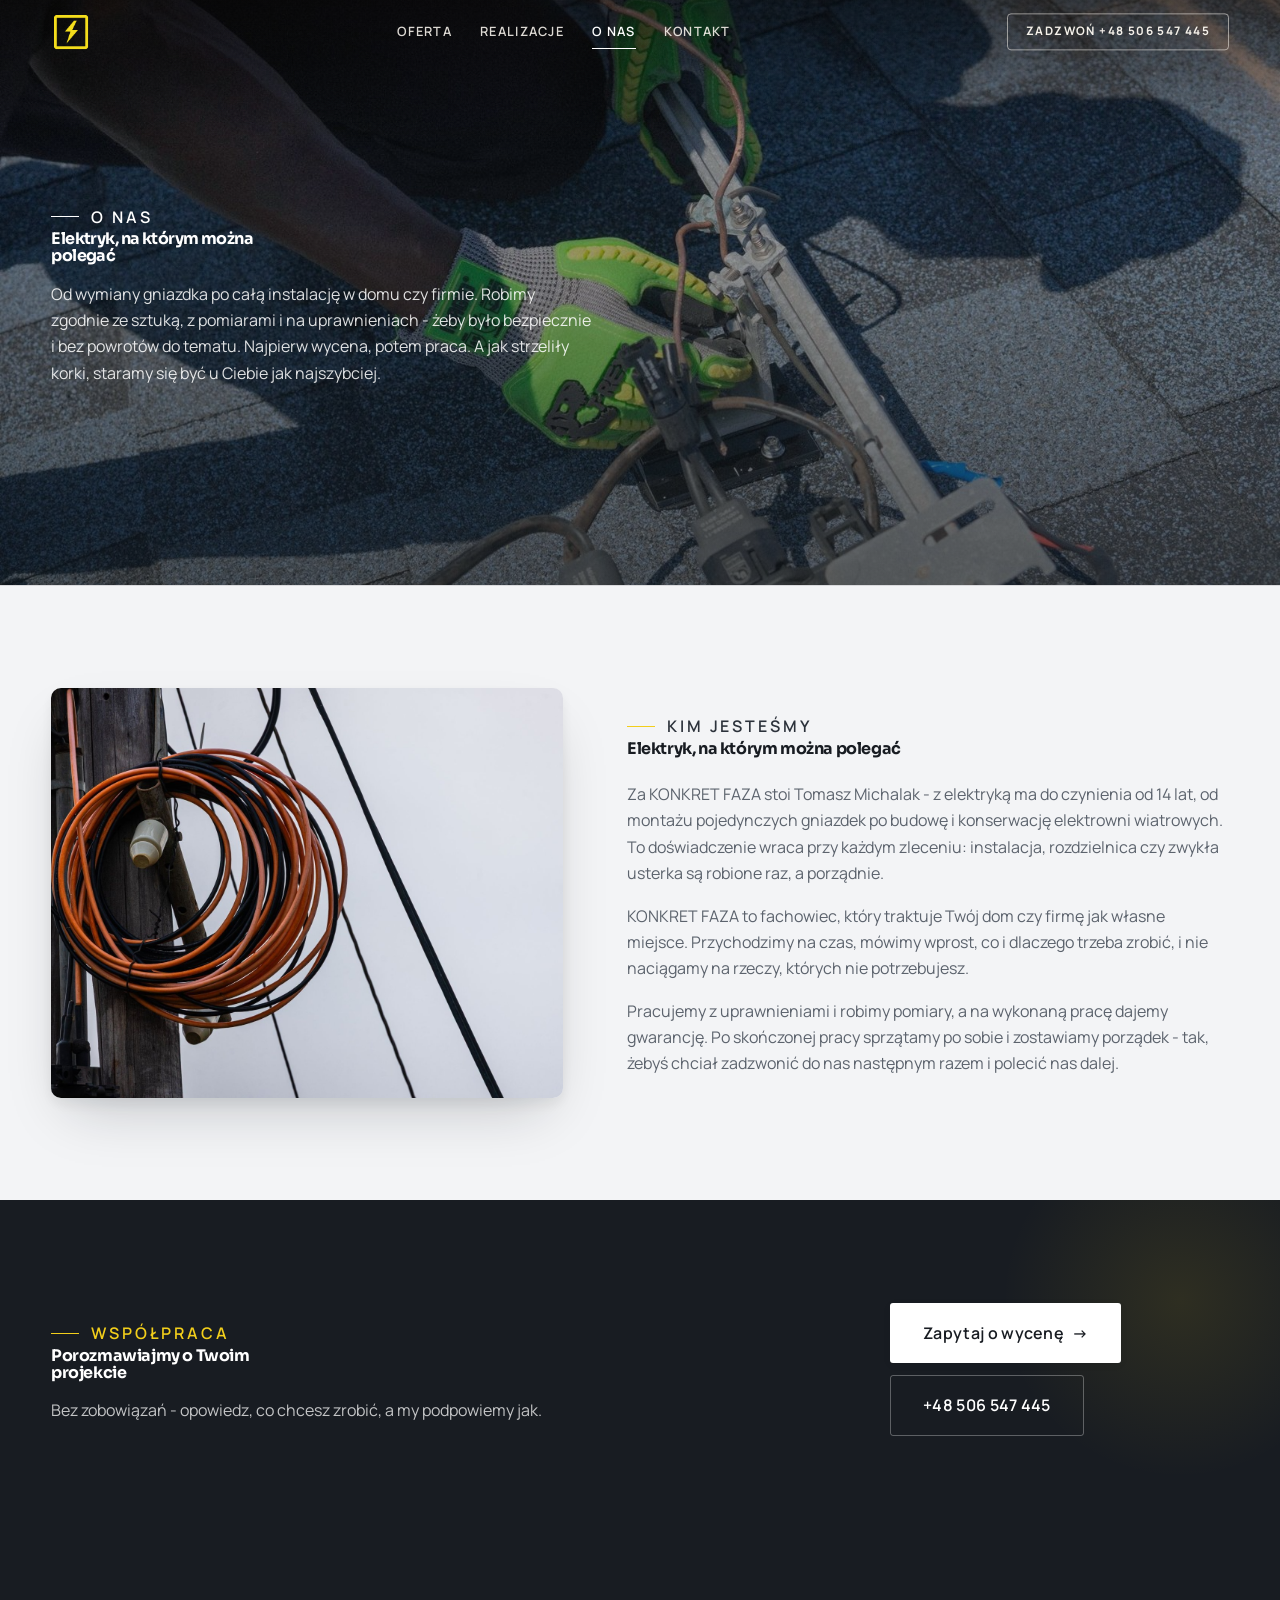
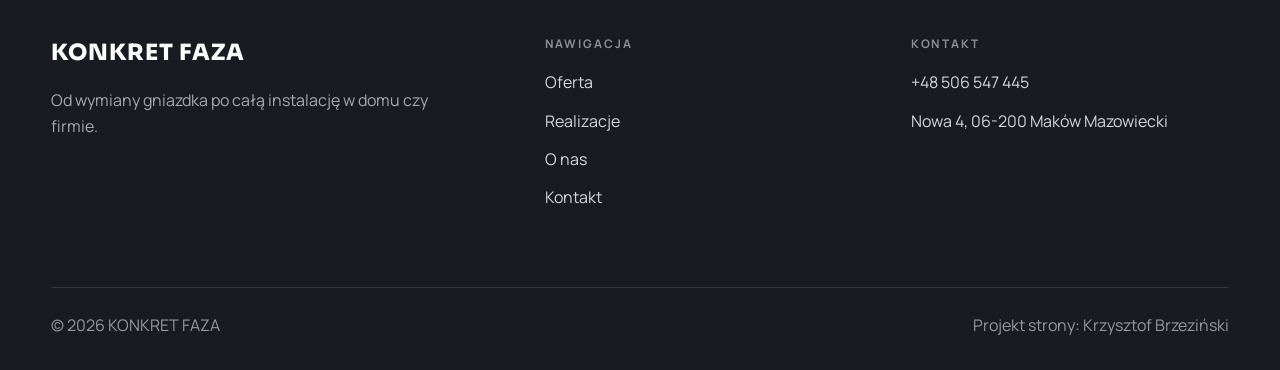
==== o-nas.html @ 2daaad92 "Rebuild na nowy silnik: wielostronicowiec premium (fachowcy FAZA3 + nav Nobu) - Skórka stal (stalowa" ====
<!DOCTYPE html>
<html lang="pl">
<head>
<meta charset="UTF-8">
<meta name="viewport" content="width=device-width, initial-scale=1.0">
<title>O nas - KONKRET FAZA</title>
<meta name="description" content="KONKRET FAZA - usługi elektryczne, Maków Mazowiecki i okolice. Instalacje, przyłącza, rozdzielnice, naprawa usterek i awarii, montaż oświetlenia i osprzętu. Pomiary i uprawnienia, wycena przed pracą, sprawny dojazd. Zadzwoń i umów termin.">
<link rel="preconnect" href="https://fonts.googleapis.com">
<link rel="preconnect" href="https://fonts.gstatic.com" crossorigin>
<link href="https://fonts.googleapis.com/css2?family=Sora:wght@600;700;800&family=Manrope:wght@400;500;600&display=swap" rel="stylesheet">
<link rel="stylesheet" href="assets/styles.css">
</head>
<body>

<header class="nav">
  <div class="wrap nav-inner">
    <a class="brand brand-has-logo" href="index.html"><img class="brand-logo" src="img/logo.png" alt="KONKRET FAZA"></a>
    <nav class="nav-links">
      <a href="oferta.html">Oferta</a>
      <a href="realizacje.html">Realizacje</a>
      <a href="o-nas.html" class="active">O nas</a>
      <a href="kontakt.html">Kontakt</a>
      <a href="tel:+48506547445" class="btn btn-accent">Zadzwoń +48 506 547 445</a>
    </nav>
    <button class="nav-toggle" aria-label="Menu"><span></span><span></span><span></span></button>
  </div>
</header>

<section class="pagehead">
  <img src="img/g13.jpg" alt="KONKRET FAZA - Elektryk, na którym można polegać">
  <div class="wrap">
    <span class="eyebrow">O nas</span>
    <h1>Elektryk, na którym można polegać</h1>
    <p>Od wymiany gniazdka po całą instalację w domu czy firmie. Robimy zgodnie ze sztuką, z pomiarami i na uprawnieniach - żeby było bezpiecznie i bez powrotów do tematu. Najpierw wycena, potem praca. A jak strzeliły korki, staramy się być u Ciebie jak najszybciej.</p>
  </div>
</section>
<section>
  <div class="wrap split">
    <div class="split-art reveal"><img src="img/g14.jpg" alt="KONKRET FAZA" loading="lazy"></div>
    <div class="split-copy reveal">
      <span class="eyebrow">Kim jesteśmy</span>
      <h2>Elektryk, na którym można polegać</h2>
      <p class="muted">Za KONKRET FAZA stoi Tomasz Michalak - z elektryką ma do czynienia od 14 lat, od montażu pojedynczych gniazdek po budowę i konserwację elektrowni wiatrowych. To doświadczenie wraca przy każdym zleceniu: instalacja, rozdzielnica czy zwykła usterka są robione raz, a porządnie.</p>
      <p class="muted">KONKRET FAZA to fachowiec, który traktuje Twój dom czy firmę jak własne miejsce. Przychodzimy na czas, mówimy wprost, co i dlaczego trzeba zrobić, i nie naciągamy na rzeczy, których nie potrzebujesz.</p>
      <p class="muted">Pracujemy z uprawnieniami i robimy pomiary, a na wykonaną pracę dajemy gwarancję. Po skończonej pracy sprzątamy po sobie i zostawiamy porządek - tak, żebyś chciał zadzwonić do nas następnym razem i polecić nas dalej.</p>
    </div>
  </div>
</section>


<section class="cta">
  <div class="wrap">
    <div class="reveal">
      <span class="eyebrow">Współpraca</span>
      <h2>Porozmawiajmy o Twoim projekcie</h2>
      <p>Bez zobowiązań - opowiedz, co chcesz zrobić, a my podpowiemy jak.</p>
    </div>
    <div class="cta-actions reveal">
      <a href="kontakt.html" class="btn btn-light">Zapytaj o wycenę <span class="arr">→</span></a>
      <a href="tel:+48506547445" class="btn btn-ghost" style="color:#fff;border-color:rgba(255,255,255,.3)">+48 506 547 445</a>
    </div>
  </div>
</section>

<footer>
  <div class="wrap">
    <div class="foot-grid">
      <div class="foot-brand">
        <div class="name">KONKRET FAZA</div>
        <p>Od wymiany gniazdka po całą instalację w domu czy firmie.</p>
      </div>
      <div class="foot-col">
        <h4>Nawigacja</h4>
        <a href="oferta.html">Oferta</a>
        <a href="realizacje.html">Realizacje</a>
        <a href="o-nas.html">O nas</a>
        <a href="kontakt.html">Kontakt</a>
      </div>
      <div class="foot-col">
        <h4>Kontakt</h4>
        <a href="tel:+48506547445">+48 506 547 445</a>
        <p>Nowa 4, 06-200 Maków Mazowiecki</p>
      </div>
    </div>
    <div class="foot-bot">
      <span>© 2026 KONKRET FAZA</span>
      <span>Projekt strony: Krzysztof Brzeziński</span>
    </div>
  </div>
</footer>
<div class="sticky-call"><a class="sc-call" href="tel:+48506547445"><svg class="ico-tel" width="16" height="16" viewBox="0 0 24 24" fill="none" aria-hidden="true"><path d="M6.6 10.8a15.5 15.5 0 0 0 6.6 6.6l2.2-2.2a1 1 0 0 1 1-.24 11.4 11.4 0 0 0 3.6.58 1 1 0 0 1 1 1V20a1 1 0 0 1-1 1A17 17 0 0 1 3 4a1 1 0 0 1 1-1h3.5a1 1 0 0 1 1 1c0 1.25.2 2.46.58 3.6a1 1 0 0 1-.25 1l-2.23 2.2Z" fill="currentColor"/></svg> Zadzwoń</a><a class="sc-quote" href="kontakt.html">Bezpłatna wycena</a></div>

<script src="assets/main.js"></script>
</body>
</html>
---- assets/styles.css ----
/* ============================================================
   STOLBASZ — premium, architektoniczny B2B fit-out
   Jasna paleta, zero brązu. System wg premium-web-craft.
   Projekt strony: Krzysztof Brzeziński
   ============================================================ */

:root{
  /* PALETA — jasna, architektoniczna, chłodna */
  --paper:#F3F4F6;          /* główne tło */
  --paper-2:#E4E7EB;        /* sekcje alternatywne (chłodny jasny szary) */
  --paper-3:#E4E7EB;        /* delikatne wypełnienia */
  --ink:#181C22;            /* tekst główny — chłodny grafit */
  --ink-soft:#2C323B;       /* nagłówki drugorzędne */
  --muted:#69707A;          /* tekst poboczny */
  --line:rgba(24,28,34,.12);/* hairline */
  --accent:#F2CE1B;         /* stonowany petrol-slate — jedyny akcent */
  --accent-d:#C9A400;
  --accent-soft:rgba(242,206,27,.10);
  --dark:#181C22;           /* sekcje ciemne (stopka/CTA) */

  /* ODSTĘPY — skala 4/8 */
  --space-1:4px; --space-2:8px; --space-3:12px; --space-4:16px; --space-5:24px;
  --space-6:32px; --space-7:48px; --space-8:64px; --space-9:96px; --space-10:128px;

  /* TYPOGRAFIA — fluid clamp() */
  --text-sm:clamp(.82rem,.8rem+.1vw,.9rem);
  --text-base:clamp(1rem,.97rem+.15vw,1.1rem);
  --text-lg:clamp(1.12rem,1.05rem+.3vw,1.3rem);
  --text-h3:clamp(1.2rem,1.1rem+.5vw,1.5rem);
  --text-h2:clamp(1.9rem,1.5rem+1.9vw,2.8rem);
  --text-h1:clamp(2.6rem,1.9rem+3.6vw,4.6rem);

  /* PROMIENIE — architektoniczne, raczej ostre */
  --r-sm:3px; --r-md:6px; --r-lg:10px;

  /* RUCH */
  --ease:cubic-bezier(.25,.46,.45,.94); --dur:.24s;

  /* CIENIE — miękkie, warstwowe */
  --sh-sm:0 1px 2px rgba(16,24,32,.04), 0 2px 8px rgba(16,24,32,.05);
  --sh-md:0 2px 6px rgba(16,24,32,.05), 0 12px 28px -8px rgba(16,24,32,.12);
  --sh-lg:0 6px 14px rgba(16,24,32,.07), 0 26px 56px -18px rgba(16,24,32,.22);

  --hairline:1px solid var(--line);

  --font-display:'Sora','Manrope',sans-serif;
  --font-body:'Manrope',sans-serif;
}

*{box-sizing:border-box;margin:0;padding:0}
html{scroll-behavior:smooth}
body{
  font-family:var(--font-body);
  font-size:var(--text-base);
  line-height:1.65;
  color:var(--ink);
  background:var(--paper);
  -webkit-font-smoothing:antialiased;
  text-rendering:optimizeLegibility;
}
img{max-width:100%;display:block}
a{color:inherit;text-decoration:none}

.wrap{width:min(92%,1180px);margin-inline:auto}
section{padding-block:clamp(52px,6.5vw,96px)}

h1,h2,h3{font-family:var(--font-display);font-weight:700;line-height:1.08;letter-spacing:-.02em;color:var(--ink)}
h1{font-size:var(--text-h1);letter-spacing:-.035em}
h2{font-size:var(--text-h2);letter-spacing:-.025em}
h3{font-size:var(--text-h3)}
p{max-width:65ch}

.eyebrow{
  font-family:var(--font-body);
  font-size:var(--text-sm);
  font-weight:600;
  letter-spacing:.18em;
  text-transform:uppercase;
  color:var(--accent);
  display:inline-flex;align-items:center;gap:var(--space-3);
}
.eyebrow::before{content:"";width:28px;height:1px;background:var(--accent);display:inline-block}

.muted{color:var(--muted)}
.lead{font-size:var(--text-lg);line-height:1.55;color:var(--ink-soft);max-width:50ch}

/* ---------- BUTTONS ---------- */
.btn{
  display:inline-flex;align-items:center;gap:var(--space-2);
  font-weight:600;font-size:var(--text-sm);letter-spacing:.02em;
  padding:var(--space-4) var(--space-6);
  border-radius:var(--r-sm);
  transition:transform var(--dur) var(--ease),box-shadow var(--dur) var(--ease),background var(--dur) var(--ease);
  cursor:pointer;border:1px solid transparent;
}
.btn-accent{background:var(--accent);color:#fff;box-shadow:var(--sh-sm)}
.btn-accent:hover{background:var(--accent-d);transform:translateY(-2px);box-shadow:var(--sh-md)}
.btn-accent:active{transform:translateY(0);box-shadow:var(--sh-sm)}
.btn-ghost{background:transparent;color:var(--ink);border-color:var(--line)}
.btn-ghost:hover{border-color:var(--accent);color:var(--accent);transform:translateY(-2px)}
.btn-light{background:#fff;color:var(--ink);box-shadow:var(--sh-sm)}
.btn-light:hover{transform:translateY(-2px);box-shadow:var(--sh-md)}
.btn .arr{transition:transform var(--dur) var(--ease)}
.btn:hover .arr{transform:translateX(4px)}

/* ---------- NAV ---------- */
.nav{
  position:sticky;top:0;z-index:50;
  background:color-mix(in srgb,var(--paper) 88%,transparent);
  backdrop-filter:saturate(140%) blur(10px);
  border-bottom:var(--hairline);
}
.nav-inner{display:flex;align-items:center;justify-content:space-between;height:72px}
.brand{display:flex;flex-direction:column;line-height:1}
.brand .name{font-family:var(--font-display);font-weight:800;font-size:1.35rem;letter-spacing:.04em}
.brand .sub{font-size:.62rem;letter-spacing:.34em;text-transform:uppercase;color:var(--muted);margin-top:5px}
.nav-links{display:flex;align-items:center;gap:var(--space-6)}
.nav-links a{font-size:var(--text-sm);font-weight:500;color:var(--ink-soft);position:relative;padding-block:4px;transition:color var(--dur) var(--ease)}
.nav-links a::after{content:"";position:absolute;left:0;bottom:0;width:0;height:1.5px;background:var(--accent);transition:width var(--dur) var(--ease)}
.nav-links a:hover,.nav-links a.active{color:var(--ink)}
.nav-links a:hover::after,.nav-links a.active::after{width:100%}
.nav-links .btn{padding:var(--space-2) var(--space-5)}
/* przyciski w nav: właściwy kolor (przebij .nav-links a) + bez podkreślenia */
.nav-links a.btn-accent{color:#fff}
.nav-links a.btn-ghost,.nav-links a.btn-light{color:var(--ink)}
.nav-links a.btn::after{display:none}
.nav-toggle{display:none;background:none;border:none;cursor:pointer;flex-direction:column;gap:5px;padding:8px}
.nav-toggle span{width:24px;height:2px;background:var(--ink);transition:var(--dur)}

/* ---------- HERO (split) ---------- */
.hero{position:relative;overflow:hidden;border-bottom:var(--hairline)}
.hero-grid{display:grid;grid-template-columns:1.05fr .95fr;gap:clamp(24px,4vw,60px);align-items:center;
  padding-block:clamp(36px,4.5vw,64px)}
.hero-copy .eyebrow{margin-bottom:var(--space-5)}
.hero-copy h1{margin-bottom:var(--space-5)}
.hero-copy .lead{margin-bottom:var(--space-7)}
.hero-actions{display:flex;flex-wrap:wrap;gap:var(--space-4)}
.hero-art{position:relative;aspect-ratio:4/3;border-radius:var(--r-lg);overflow:hidden;box-shadow:var(--sh-lg)}
.hero-art img{width:100%;height:100%;object-fit:cover}
.hero-art::after{content:"";position:absolute;inset:0;background:linear-gradient(180deg,transparent 55%,rgba(18,24,28,.28))}
.hero-badge{position:absolute;left:var(--space-5);bottom:var(--space-5);z-index:2;
  background:rgba(252,252,251,.94);backdrop-filter:blur(4px);
  border-radius:var(--r-md);padding:var(--space-4) var(--space-5);box-shadow:var(--sh-md);max-width:78%}
.hero-badge strong{display:block;font-family:var(--font-display);font-size:1rem;letter-spacing:-.01em}
.hero-badge span{font-size:var(--text-sm);color:var(--muted)}

/* ---------- HERO duży / kinowy (strona główna) ---------- */
.hero-cine{position:relative;min-height:clamp(560px,82vh,840px);min-height:clamp(560px,82svh,840px);display:flex;align-items:center;overflow:hidden;border-bottom:var(--hairline)}
.hero-cine>img{position:absolute;inset:0;width:100%;height:100%;object-fit:cover;z-index:0}
.hero-cine::after{content:"";position:absolute;inset:0;z-index:1;
  background:linear-gradient(95deg,rgba(13,18,23,.86) 0%,rgba(13,18,23,.64) 32%,rgba(13,18,23,.24) 62%,rgba(13,18,23,.04) 100%)}
.hero-cine .wrap{position:relative;z-index:2;padding-block:var(--space-8)}
.hero-cine .hero-copy{max-width:660px}
.hero-cine .eyebrow{color:#fff;margin-bottom:var(--space-5)}
.hero-cine .eyebrow::before{background:#fff}
.hero-cine h1{color:#fff;margin-bottom:var(--space-5);font-size:clamp(2.9rem,2rem+4.4vw,5.2rem)}
.hero-cine .lead{color:rgba(255,255,255,.92);max-width:48ch;margin-bottom:var(--space-7)}
.hero-cine .hero-actions{display:flex;flex-wrap:wrap;gap:var(--space-4)}
@media(max-width:680px){
  .hero-cine{min-height:clamp(520px,76vh,640px);min-height:clamp(520px,76svh,640px);align-items:flex-end}
  .hero-cine::after{background:linear-gradient(0deg,rgba(13,18,23,.9) 6%,rgba(13,18,23,.45) 55%,rgba(13,18,23,.25) 100%)}
  .hero-cine .wrap{padding-bottom:var(--space-9)}
}

/* full-bleed hero variant (podstrony) */
.pagehead{position:relative;min-height:46vh;min-height:46svh;display:flex;align-items:flex-end;overflow:hidden;border-bottom:var(--hairline)}
.pagehead img{position:absolute;inset:0;width:100%;height:100%;object-fit:cover}
.pagehead::after{content:"";position:absolute;inset:0;background:linear-gradient(180deg,rgba(18,24,28,.25),rgba(18,24,28,.62))}
.pagehead .wrap{position:relative;z-index:2;padding-block:var(--space-9);color:#fff}
.pagehead h1{color:#fff;max-width:18ch}
.pagehead .eyebrow{color:#fff}
.pagehead .eyebrow::before{background:#fff}
.pagehead p{color:rgba(255,255,255,.86);margin-top:var(--space-4);max-width:54ch}

/* ---------- STRIP (pasek skrótów / liczby) ---------- */
.strip{background:var(--dark);color:#fff}
.strip .wrap{display:grid;grid-template-columns:repeat(4,1fr);gap:var(--space-6);padding-block:var(--space-8)}
.strip .item .k{font-family:var(--font-display);font-size:clamp(1.6rem,1.2rem+1.4vw,2.4rem);font-weight:800;letter-spacing:-.02em;color:#fff}
.strip .item .v{font-size:var(--text-sm);color:rgba(255,255,255,.66);margin-top:var(--space-2);line-height:1.45}
.strip .item{border-left:2px solid var(--accent);padding-left:var(--space-5)}

/* ---------- SECTION HEAD ---------- */
.head{max-width:48rem;margin-bottom:var(--space-8)}
.head.center{margin-inline:auto;text-align:center}
.head .eyebrow{margin-bottom:var(--space-4)}
.head h2{margin-bottom:var(--space-4)}
.head p{color:var(--muted);font-size:var(--text-lg);line-height:1.55}
.head.center p{margin-inline:auto}

/* ---------- INTRO SPLIT ---------- */
.split{display:grid;grid-template-columns:.92fr 1.08fr;gap:clamp(28px,5vw,80px);align-items:center}
.split.rev{grid-template-columns:1.08fr .92fr}
.split.rev .split-art{order:-1}
.split-art{position:relative;aspect-ratio:5/4;border-radius:var(--r-lg);overflow:hidden;box-shadow:var(--sh-lg)}
.split-art img{width:100%;height:100%;object-fit:cover}
.split-copy h2{margin-bottom:var(--space-5)}
.split-copy p+p{margin-top:var(--space-4)}
.split-copy .btn{margin-top:var(--space-6)}

/* ---------- SERVICES (zakres) ---------- */
.svc-grid{display:grid;grid-template-columns:repeat(auto-fit,minmax(280px,1fr));gap:var(--space-5)}
.svc{background:#fff;border:var(--hairline);border-radius:var(--r-md);padding:var(--space-7) var(--space-6);
  transition:transform var(--dur) var(--ease),box-shadow var(--dur) var(--ease),border-color var(--dur) var(--ease);
  position:relative;overflow:hidden}
.svc::before{content:"";position:absolute;left:0;top:0;width:3px;height:0;background:var(--accent);transition:height var(--dur) var(--ease)}
.svc:hover{transform:translateY(-4px);box-shadow:var(--sh-md);border-color:transparent}
.svc:hover::before{height:100%}
.svc .ic{font-family:var(--font-display);font-size:.8rem;font-weight:700;letter-spacing:.12em;color:var(--accent);margin-bottom:var(--space-4)}
.svc h3{margin-bottom:var(--space-3);font-size:1.22rem}
.svc p{color:var(--muted);font-size:var(--text-base);line-height:1.6}

/* big detailed service rows */
.svc-row{display:grid;grid-template-columns:.8fr 1.2fr;gap:clamp(20px,4vw,60px);align-items:center;padding-block:var(--space-8)}
.svc-row+.svc-row{border-top:var(--hairline)}
.svc-row.rev{grid-template-columns:1.2fr .8fr}
.svc-row.rev .svc-row-art{order:-1}
.svc-row-art{aspect-ratio:4/3;border-radius:var(--r-md);overflow:hidden;box-shadow:var(--sh-md)}
.svc-row-art img{width:100%;height:100%;object-fit:cover}
.svc-row h3{font-size:1.5rem;margin-bottom:var(--space-4)}
.svc-row .num{font-family:var(--font-display);font-size:.85rem;font-weight:700;letter-spacing:.14em;color:var(--accent);display:block;margin-bottom:var(--space-3)}
.svc-row ul{list-style:none;margin-top:var(--space-4);display:flex;flex-direction:column;gap:var(--space-2)}
.svc-row li{position:relative;padding-left:var(--space-5);color:var(--muted);font-size:var(--text-base)}
.svc-row li::before{content:"";position:absolute;left:0;top:.62em;width:8px;height:1px;background:var(--accent)}

/* ---------- GALLERY (realizacje) ---------- */
.gallery{display:grid;grid-template-columns:repeat(12,1fr);gap:var(--space-4);grid-auto-rows:200px}
/* GALERIA MASONRY — pionowe zdjęcia (portrety beauty/wellness) bez przycinania: kolumny, height auto */
.gallery-masonry{column-count:3;column-gap:var(--space-4)}
@media(max-width:900px){.gallery-masonry{column-count:2}}
@media(max-width:560px){.gallery-masonry{column-count:1}}
.gallery-masonry .m-tile{break-inside:avoid;margin:0 0 var(--space-4);padding:0;position:relative;overflow:hidden;border-radius:var(--r-md);border:1px solid var(--line)}
.gallery-masonry .m-tile img{width:100%;height:auto;display:block}
.gallery-masonry .m-tile .cap{position:absolute;left:0;right:0;bottom:0;padding:var(--space-4);color:#fff;background:linear-gradient(0deg,rgba(0,0,0,.55),transparent);font-size:var(--text-sm)}
.tile{position:relative;overflow:hidden;border-radius:var(--r-md);box-shadow:var(--sh-sm);
  transition:transform var(--dur) var(--ease),box-shadow var(--dur) var(--ease)}
.tile img{width:100%;height:100%;object-fit:cover;transition:transform .6s var(--ease)}
.tile:hover{box-shadow:var(--sh-md)}
.tile:hover img{transform:scale(1.05)}
.tile .cap{position:absolute;left:0;right:0;bottom:0;padding:var(--space-5) var(--space-4) var(--space-4);
  background:linear-gradient(transparent,rgba(18,24,28,.78));color:#fff;
  font-size:var(--text-sm);font-weight:600;letter-spacing:.01em;
  opacity:0;transform:translateY(8px);transition:var(--dur) var(--ease)}
.tile:hover .cap{opacity:1;transform:translateY(0)}
.tile .cap small{display:block;font-weight:400;opacity:.78;letter-spacing:.04em;text-transform:uppercase;font-size:.66rem;margin-top:3px}
/* bento spans */
.t-wide{grid-column:span 6}
.t-tall{grid-column:span 6;grid-row:span 2}
.t-std{grid-column:span 6}
.t-third{grid-column:span 4}
.t-two3{grid-column:span 8}

/* ---------- TRUST / WIARYGODNOŚĆ ---------- */
.trust{background:var(--paper-2)}
.trust-grid{display:grid;grid-template-columns:repeat(auto-fit,minmax(240px,1fr));gap:var(--space-5);margin-top:var(--space-7)}
.trust-card{background:#fff;border-radius:var(--r-md);padding:var(--space-7) var(--space-6);box-shadow:var(--sh-sm);border-top:3px solid var(--accent)}
.trust-card .big{font-family:var(--font-display);font-size:clamp(1.8rem,1.3rem+1.6vw,2.6rem);font-weight:800;letter-spacing:-.02em;color:var(--ink);line-height:1}
.trust-card h3{font-size:1.12rem;margin:var(--space-3) 0 var(--space-2)}
.trust-card p{color:var(--muted);font-size:var(--text-base);line-height:1.55}

/* ---------- CTA band ---------- */
.cta{background:var(--dark);color:#fff;position:relative;overflow:hidden}
.cta .wrap{display:grid;grid-template-columns:1.4fr .6fr;gap:var(--space-7);align-items:center;position:relative;z-index:2}
.cta h2{color:#fff;max-width:20ch}
.cta p{color:rgba(255,255,255,.74);margin-top:var(--space-4)}
.cta-actions{display:flex;flex-direction:column;gap:var(--space-3);align-items:flex-start}
.cta::before{content:"";position:absolute;right:-80px;top:-80px;width:360px;height:360px;border-radius:50%;
  background:radial-gradient(circle,var(--accent-soft),transparent 70%)}

/* ---------- CONTACT ---------- */
.contact-grid{display:grid;grid-template-columns:.85fr 1.15fr;gap:clamp(28px,4vw,56px);align-items:start}
.info-list{display:flex;flex-direction:column;gap:var(--space-2)}
.info-row{display:flex;gap:var(--space-4);align-items:flex-start;padding-block:var(--space-4);border-bottom:var(--hairline)}
.info-row .ic{flex:none;width:42px;height:42px;display:grid;place-items:center;border-radius:50%;
  background:var(--accent-soft);color:var(--accent);font-size:1.05rem}
.info-row .lbl{font-size:.72rem;letter-spacing:.14em;text-transform:uppercase;color:var(--muted)}
.info-row .val{font-weight:600;font-size:var(--text-base);margin-top:2px}
.info-row a.val:hover{color:var(--accent)}
.map{border:none;border-radius:var(--r-lg);box-shadow:var(--sh-md);width:100%;height:100%;min-height:380px;filter:grayscale(.2) contrast(1.02)}
.form{background:#fff;border:var(--hairline);border-radius:var(--r-lg);padding:clamp(24px,3vw,40px);box-shadow:var(--sh-sm)}
.form .fld{margin-bottom:var(--space-5)}
.form label{display:block;font-size:var(--text-sm);font-weight:600;margin-bottom:var(--space-2)}
.form input,.form textarea{width:100%;font-family:inherit;font-size:var(--text-base);color:var(--ink);
  padding:var(--space-4);border:var(--hairline);border-radius:var(--r-sm);background:var(--paper);transition:border-color var(--dur)}
.form input:focus,.form textarea:focus{outline:none;border-color:var(--accent);background:#fff}
.form textarea{resize:vertical;min-height:120px}
.form .note{font-size:var(--text-sm);color:var(--muted);margin-top:var(--space-3)}

/* ---------- FOOTER ---------- */
footer{background:var(--dark);color:#fff;padding-block:var(--space-9) var(--space-6)}
.foot-grid{display:grid;grid-template-columns:1.4fr 1fr 1fr;gap:var(--space-7);margin-bottom:var(--space-8)}
.foot-brand .name{font-family:var(--font-display);font-weight:800;font-size:1.4rem;letter-spacing:.04em}
.foot-brand p{color:rgba(255,255,255,.62);margin-top:var(--space-4);font-size:var(--text-base);max-width:38ch}
.foot-col h4{font-size:.74rem;letter-spacing:.16em;text-transform:uppercase;color:rgba(255,255,255,.5);margin-bottom:var(--space-4)}
.foot-col a,.foot-col p{display:block;color:rgba(255,255,255,.82);font-size:var(--text-base);margin-bottom:var(--space-3)}
.foot-col a:hover{color:#fff}
.foot-bot{border-top:1px solid rgba(255,255,255,.12);padding-top:var(--space-5);display:flex;justify-content:space-between;flex-wrap:wrap;gap:var(--space-3);
  font-size:var(--text-sm);color:rgba(255,255,255,.55)}
.foot-bot a:hover{color:#fff}

/* ---------- REVEAL ---------- */
.reveal{opacity:0;transform:translateY(22px);transition:opacity .6s var(--ease),transform .6s var(--ease)}
.reveal.in{opacity:1;transform:none}

/* ---------- RESPONSIVE ---------- */
@media(max-width:920px){
  .hero-grid,.split,.split.rev,.svc-row,.svc-row.rev,.cta .wrap,.contact-grid,.foot-grid{grid-template-columns:1fr}
  .split.rev .split-art,.svc-row.rev .svc-row-art{order:0}
  .hero-art{aspect-ratio:16/10;max-height:420px}
  .strip .wrap{grid-template-columns:repeat(2,1fr);gap:var(--space-7)}
  .gallery{grid-auto-rows:180px}
  .t-wide,.t-tall,.t-std,.t-third,.t-two3{grid-column:span 6}
  .t-tall{grid-row:span 1}
  .cta-actions{flex-direction:row;flex-wrap:wrap}
  .foot-grid{gap:var(--space-6)}
}
@media(max-width:680px){
  .nav-links{position:fixed;inset:72px 0 auto 0;background:var(--paper);flex-direction:column;align-items:stretch;
    gap:0;padding:var(--space-4) 6%;border-bottom:var(--hairline);box-shadow:var(--sh-md);
    transform:translateY(-120%);transition:transform var(--dur) var(--ease)}
  .nav-links.open{transform:translateY(0)}
  .nav-links a{padding-block:var(--space-4);border-bottom:var(--hairline)}
  .nav-links .btn{margin-top:var(--space-3);justify-content:center}
  .nav-toggle{display:flex}
  .strip .wrap{grid-template-columns:1fr}
  .gallery{grid-template-columns:repeat(6,1fr)}
  .foot-grid{grid-template-columns:1fr}
}
@media(prefers-reduced-motion:reduce){
  *{animation-duration:.01ms!important;transition:none!important}
  .reveal{opacity:1!important;transform:none!important}
  html{scroll-behavior:auto}
}

/* ============================================================
   PREMIUM LAYER — destylat deep-researchu branż (anty-AI, spokój).
   Zmienne STOLBASZ (--accent/--ink/--paper/--line/--dark). Ruch ledwo
   zauważalny, krzywa cubic-bezier(.16,.84,.44,1); prefers-reduced-motion
   pokryte blanketem wyżej. Karty hairline zamiast cieni = #1 sygnał „nie-AI".
   ============================================================ */

/* więcej oddechu między sekcjami (liderzy: 110-130px) */
section{padding-block:clamp(64px,8vw,128px)}

/* 1) Aksamitny reveal — dłuższa, miękka krzywa zamiast „skoku" */
.reveal{transition:opacity .9s cubic-bezier(.16,.84,.44,1),transform .9s cubic-bezier(.16,.84,.44,1);will-change:opacity,transform}
/* stagger TYLKO w galerii (tam pozycja = porządek dzieci) */
.gallery .reveal:nth-child(2){transition-delay:.07s}
.gallery .reveal:nth-child(3){transition-delay:.14s}
.gallery .reveal:nth-child(4){transition-delay:.21s}
.gallery .reveal:nth-child(5){transition-delay:.28s}
.gallery .reveal:nth-child(6){transition-delay:.35s}

/* 2) Hero STATYCZNY na .hero-cine — Ken Burns CAŁKIEM WYŁĄCZONY 26.06 (3. zgłoszenie Szymona).
   GENEZA: animowanie scale na <img> hero z teksturami (cegły/framugi) re-samplinguje obraz
   klatka po klatce → na części ekranów drobne drganie/shimmer = „heroshot się trzęsie".
   translateY usunięto wcześniej, scale-only + will-change/GPU NIE wystarczyły do GWARANCJI gładkości.
   Krzysztof zażądał pewności („make sure, że błąd się nie pojawi") > efekt. Zero animacji = 0% drgania.
   Delikatny zoom zostaje TYLKO w pełnoekranowych hero gastro/studio (hg-bg/hs-bg — tło, inny
   mechanizm, chwalone, nigdy nie zgłaszane). NIE wracać do KB na .hero-cine bez realnego testu
   na sprzęcie klienta — to ryzyko regresji „trzęsienia”. */
/* BEZPIECZNY "wow" na hero = jednorazowy FADE-IN (opacity), nie zoom.
   opacity nie dotyka bitmapy → gładkie na KAŻDYM zdjęciu/ekranie/GPU, zero ryzyka migotania.
   Geometryczny ruch (scale/translate) na .hero-cine jest ZAKAZANY (bramka pilnuje). */
@keyframes heroFade{from{opacity:0}to{opacity:1}}
.hero-cine>img{transform:none;animation:heroFade 1.1s ease-out both}

/* 3) Akcentowy hairline pod nagłówkiem sekcji, który „rysuje się" przy wejściu */
.head h2{position:relative;padding-bottom:18px}
.head h2::after{content:"";position:absolute;left:0;bottom:0;height:1px;width:0;background:var(--accent);transition:width 1s cubic-bezier(.16,.84,.44,1) .15s}
.head.center h2::after{left:50%;transform:translateX(-50%)}
.head.reveal.in h2::after,.head.center.reveal.in h2::after{width:54px}

/* 4) Karty HAIRLINE zamiast cieni/zaokrągleń (najmocniejszy anty-AI detal) */
.svc{background:transparent;border:1px solid var(--line);border-radius:var(--r-sm);box-shadow:none}
.svc:hover{box-shadow:none;border-color:var(--accent);transform:translateY(-3px)}
.trust-card{background:transparent;box-shadow:none;border:1px solid var(--line);border-top:2px solid var(--accent);border-radius:var(--r-sm)}
.tile{box-shadow:none;border-radius:var(--r-sm)}
.tile:hover{box-shadow:none}

/* 5) Sticky-nav kondensuje się po przewinięciu (sygnał dopracowania) */
.nav{transition:box-shadow .4s ease,background .4s ease}
.nav.is-stuck{box-shadow:0 1px 0 var(--line),0 14px 30px -24px rgba(0,0,0,.45)}
.nav-inner{transition:height .35s var(--ease)}
.nav.is-stuck .nav-inner{height:60px}

/* 6) MANIFESTO — pełnoekranowy cytat-bohater (zastępuje generyczne „Dlaczego my") */
.manifesto{background:var(--paper-2);text-align:center}
.manifesto .wrap{max-width:60rem}
.manifesto p{font-family:var(--font-display);font-style:italic;font-size:clamp(1.6rem,1rem+2.4vw,2.8rem);line-height:1.32;color:var(--ink-soft);margin-inline:auto;max-width:26ch;position:relative;padding-top:var(--space-8)}
.manifesto p::before{content:"";position:absolute;top:0;left:50%;transform:translateX(-50%);width:54px;height:1px;background:var(--accent)}
.manifesto p span{color:var(--accent);font-style:italic}

/* 7) GATEWAYS — 3 duże bramy-zdjęcia (zamiast paska menu usług) */
.gateways{display:grid;grid-template-columns:repeat(3,1fr);gap:var(--space-4)}
.gateway{position:relative;aspect-ratio:3/4;overflow:hidden;border-radius:var(--r-sm);display:block}
.gateway img{width:100%;height:100%;object-fit:cover;transition:transform .8s var(--ease),filter .5s var(--ease)}
.gateway::after{content:"";position:absolute;inset:0;background:linear-gradient(180deg,transparent 38%,rgba(18,24,28,.74))}
.gateway:hover img{transform:scale(1.05);filter:brightness(1.05)}
.gateway .g-ttl{position:absolute;left:0;right:0;bottom:0;z-index:2;padding:var(--space-6) var(--space-5);color:#fff;font-family:var(--font-display);font-size:1.45rem;letter-spacing:-.01em;line-height:1.15}
.gateway .g-ttl small{display:block;font-family:var(--font-body);font-size:var(--text-sm);font-weight:400;opacity:.82;letter-spacing:.03em;margin-top:5px}
@media(max-width:760px){.gateways{grid-template-columns:1fr}.gateway{aspect-ratio:16/10}}

/* 8) LOGO klienta w nagłówku (gdy podane --logo) */
.brand-logo{height:40px;width:auto;max-width:220px;object-fit:contain;display:block}
.nav.is-stuck .brand-logo{height:34px}
@media(max-width:680px){.brand-logo{height:32px}}

/* === rodzina: fachowcy === */
/* ============================================================
   RODZINA: FACHOWCY (hydraulik/elektryk/remont/brukarstwo/ogrodzenia)
   Doklejane NA WIERZCH base.css. Dziedziczy paletę/fonty skórki (trade/elektryk).
   Filozofia: telefon-bohater + zaufanie + „bezpłatna wycena". Spokój, nie krzyk.
   (count-up i podwójny iframe mapy świadomie pominięte - krytyka blueprintu.)
   ============================================================ */

/* --- PROCES - oś „jak pracujemy" (podpis rodziny, czego nie ma w meblach) --- */
.proces{background:var(--paper-2)}
.proces-line{list-style:none;display:grid;grid-template-columns:repeat(4,1fr);gap:var(--space-5);position:relative;margin:0;padding:0}
.proces-line li{position:relative;padding-top:var(--space-7)}
.proces-line li::before{content:"";position:absolute;top:14px;left:0;right:0;height:1px;background:var(--line)}
.proces-line li:last-child::before{right:50%}
.proces-line li:first-child::before{left:50%}
.proces-line li::after{content:"";position:absolute;top:9px;left:calc(50% - 6px);width:11px;height:11px;border-radius:50%;background:var(--accent);box-shadow:0 0 0 4px var(--paper-2)}
.proces-line .pno{font-family:var(--font-display);font-weight:800;font-size:1.5rem;color:var(--accent);letter-spacing:-.02em;display:block;margin-bottom:var(--space-3);text-align:center}
.proces-line h3{font-size:1.1rem;margin-bottom:var(--space-2);text-align:center}
.proces-line p{color:var(--muted);font-size:var(--text-sm);line-height:1.5;text-align:center;max-width:26ch;margin-inline:auto}
@media(max-width:820px){
  .proces-line{grid-template-columns:1fr;gap:0}
  .proces-line li{padding:var(--space-5) 0 var(--space-5) var(--space-7)}
  .proces-line li::before{left:5px;right:auto;top:0;bottom:0;width:1px;height:auto}
  .proces-line li:first-child::before,.proces-line li:last-child::before{left:5px;right:auto}
  .proces-line li::after{top:var(--space-6);left:0}
  .proces-line .pno,.proces-line h3,.proces-line p{text-align:left;margin-inline:0}
}

/* --- OBSZAR DZIAŁANIA - lokalność (chipy z REALNEGO miasta, bez drugiego iframe) --- */
.obszar .head{text-align:center;margin-inline:auto}
.obszar .head .eyebrow{justify-content:center}
.obszar-list{list-style:none;display:flex;flex-wrap:wrap;justify-content:center;gap:var(--space-3);margin:0;padding:0;max-width:60rem;margin-inline:auto}
.obszar-list li{border:1px solid var(--line);border-radius:999px;padding:var(--space-2) var(--space-5);
  font-size:var(--text-sm);font-weight:600;color:var(--ink-soft);transition:border-color .24s var(--ease),color .24s var(--ease)}
.obszar-list li:hover{border-color:var(--accent);color:var(--accent)}
.obszar-list li.is-home{background:var(--accent);border-color:var(--accent);color:#fff}

/* --- STICKY-CALL - dolny pasek mobile (najważniejszy konwerter tej rodziny) --- */
.sticky-call{display:none}
@media(max-width:820px){
  .sticky-call{display:grid;grid-template-columns:1fr 1fr;gap:1px;position:fixed;left:0;right:0;bottom:0;z-index:90;
    background:var(--line);box-shadow:0 -6px 20px -10px rgba(0,0,0,.4)}
  .sticky-call a{padding:15px 8px;text-align:center;font-weight:700;font-size:.95rem;letter-spacing:.01em}
  .sc-call{background:var(--accent);color:#fff}
  .sc-quote{background:var(--paper);color:var(--ink)}
  body{padding-bottom:56px}
}

/* --- Blok „Awaria? Dzwoń” (opcjonalny, hydraulik/elektryk) --- */
.awaria{background:var(--dark);color:#fff}
.awaria .wrap{display:flex;flex-wrap:wrap;align-items:center;justify-content:space-between;gap:var(--space-5);padding-block:var(--space-7)}
.awaria h3{color:#fff;font-size:clamp(1.3rem,1rem+1.2vw,1.8rem)}
.awaria p{color:rgba(255,255,255,.72);margin-top:var(--space-2)}
.awaria .btn-accent{white-space:nowrap}

/* === CERTYFIKATY / CZYM PRACUJEMY (gated: renderuje sie tylko gdy brief poda certy/marki/gwarancja) - mocny lever dla dekarzy === */
.auto-marki .marki-list{display:flex;flex-wrap:wrap;justify-content:center;gap:clamp(.8rem,2.5vw,1.6rem);list-style:none;margin:var(--space-7) 0 0;padding:0}
.auto-marki .marki-list li{font-family:var(--font-display);text-transform:uppercase;letter-spacing:.12em;font-weight:600;
  font-size:clamp(.82rem,1.5vw,1rem);color:var(--ink-soft);padding:.5rem 1rem;border:1px solid var(--line);border-radius:var(--r-sm)}
.marki-gwar{text-align:center;color:var(--muted);font-size:var(--text-sm);margin-top:var(--space-6)}

/* ============================================================
   FAZA 3 - OSOBNY UKŁAD FACHOWCY (research wf_e4ed63db + krytyka z policzonym WCAG). Doklejane na wierzch.
   Tożsamość: ZAUFANIE + DUŻY TELEFON + DOWÓD. Dwublok hero (zdjęcie | lity panel), bezpośrednio, solidnie.
   ============================================================ */

/* --- P0 KONTRAST: bursztyn jako TEKST na jasnym = 2.0 FAIL (policzone). Naprawy (bursztyn->ciemny tekst / ink). --- */
.btn-accent{color:#14171c}                                  /* bursztyn + ciemny tekst = 8.28 PASS */
.sticky-call .sc-call{color:#14171c}                        /* sticky bursztyn + ciemny tekst */
.obszar-list li.is-home{background:var(--ink);border-color:var(--ink);color:#fff}  /* było bursztyn+biel 2.17 -> ink+biel 16.29 */
.proces-line .pno{color:var(--ink-soft)}                    /* numery procesu: było bursztyn 2.0 -> ink-soft (czytelne); kropka osi zostaje bursztyn (grafika) */

/* --- Ikona telefonu (uzywana w hero hf-phone-num; nav styluje silnik NAV NOBU) --- */
.ico-tel{vertical-align:-2px;margin-right:.3em}

/* === HERO FACHOWCY: dwublok (zdjęcie | lity panel ink). Zdjęcie = PIERWSZE dziecko (blur-guard + mobilny stack). STATYCZNE. === */
.hero-fach{display:grid;grid-template-columns:1fr minmax(0,46%);min-height:clamp(540px,76vh,740px);min-height:clamp(540px,76svh,740px)}
.hf-photo{width:100%;height:100%;object-fit:cover;display:block;background:var(--paper-2)}  /* img = PIERWSZE dziecko sekcji (blur-guard); EAGER, bez animacji (zero janku) */
.hf-panel{order:-1;background:var(--ink);color:#fff;display:flex;flex-direction:column;justify-content:center;
  padding:clamp(2.2rem,5vw,4.5rem) clamp(1.6rem,4vw,3.6rem)}
.hf-kicker{font-family:var(--font-display);font-weight:700;text-transform:uppercase;letter-spacing:.14em;
  font-size:clamp(.74rem,1.4vw,.9rem);color:var(--accent)}
.hf-title{color:#fff;font-family:var(--font-display);font-weight:800;line-height:1.05;letter-spacing:-.01em;
  font-size:clamp(1.9rem,1.4rem+2vw,3rem);margin:var(--space-3) 0 var(--space-5)}
.hf-phone{display:inline-flex;flex-direction:column;gap:.15rem;margin-bottom:var(--space-5);width:fit-content}
.hf-phone-lab{font-size:.74rem;text-transform:uppercase;letter-spacing:.14em;color:rgba(255,255,255,.66)}
.hf-phone-num{font-family:var(--font-display);font-weight:800;color:#fff;font-variant-numeric:tabular-nums;white-space:nowrap;
  font-size:clamp(2rem,1.4rem+2.2vw,2.9rem);line-height:1;display:inline-flex;align-items:center}
.hf-phone-num .ico-tel{width:.7em;height:.7em;color:var(--accent);margin-right:.35em}   /* ikona bursztyn, cyfry białe */
.hf-phone:hover .hf-phone-num{color:var(--accent)}
.hf-actions{display:flex;flex-wrap:wrap;gap:var(--space-3)}
.hf-ghost{color:#fff;border-color:rgba(255,255,255,.45)}
.hf-trust{margin-top:var(--space-5);padding-top:var(--space-4);border-top:1px solid rgba(255,255,255,.16);
  color:rgba(255,255,255,.82);font-weight:600;font-size:var(--text-sm);letter-spacing:.01em}
@media(max-width:820px){
  .hero-fach{grid-template-columns:1fr;min-height:0}
  .hf-photo{aspect-ratio:16/10}
  .hf-panel{order:0;padding-block:clamp(2rem,7vw,3rem)}     /* DOM-order: zdjęcie na górze, panel pod */
}

/* === PROMISE BAR: zawsze-obecna sygnatura usługowa (anty recon-collapse) === */
.fach-promise{background:var(--paper-2);border-bottom:var(--hairline);padding-block:0}
.fach-promise .wrap{padding-block:var(--space-4)}
.fp-row{list-style:none;margin:0;padding:0;display:flex;flex-wrap:wrap;justify-content:center;align-items:center;gap:clamp(.6rem,2.4vw,2rem)}
.fp-row li{font-family:var(--font-display);font-weight:700;text-transform:uppercase;letter-spacing:.08em;
  font-size:clamp(.72rem,1.3vw,.85rem);color:var(--ink-soft);display:flex;align-items:center}
.fp-row li:not(:last-child)::after{content:"";width:6px;height:6px;border-radius:50%;background:var(--accent);margin-left:clamp(.6rem,2.4vw,2rem)}

/* === TRUST BAR (gated): jasne pasmo, cyfry INK (NIE bursztyn=2.0 FAIL), bursztyn jako kreska pod liczbą === */
.trust-bar{background:var(--paper);border-bottom:var(--hairline)}
.trust-bar .wrap{display:flex;flex-wrap:wrap;align-items:center;justify-content:center;gap:clamp(1rem,3vw,2.6rem);padding-block:var(--space-7)}
.tb-stats{display:flex;flex-wrap:wrap;gap:clamp(1rem,3vw,2.6rem)}
.tb-stat{display:flex;flex-direction:column;align-items:center;text-align:center;padding-bottom:var(--space-2);border-bottom:3px solid var(--accent)}
.tb-num{font-family:var(--font-display);font-weight:800;font-size:clamp(2rem,3vw,2.8rem);line-height:1;color:var(--ink);font-variant-numeric:tabular-nums}
.tb-lab{font-size:.74rem;text-transform:uppercase;letter-spacing:.08em;color:var(--muted);margin-top:.3rem}
.tb-google{font-weight:700;color:var(--ink);font-size:var(--text-base);background:var(--paper-2);border:var(--hairline);border-radius:999px;padding:.5rem 1.1rem;font-variant-numeric:tabular-nums}
.tb-seal{font-family:var(--font-display);font-weight:700;text-transform:uppercase;letter-spacing:.06em;font-size:.85rem;
  color:var(--ink);border:1px solid var(--accent);border-radius:var(--r-sm);padding:.5rem 1rem}

/* === LISTA USŁUG (zamiast bram-nastrojowych): konkret "co + zakres + wycena" === */
.fach-uslugi .fu-list{list-style:none;margin:var(--space-8) 0 0;padding:0;display:flex;flex-direction:column}
.fu-row{display:grid;grid-template-columns:minmax(11rem,1fr) 2fr auto;gap:clamp(1rem,3vw,2.5rem);align-items:center;
  padding-block:var(--space-5);border-top:1px solid var(--line)}
.fu-row:last-child{border-bottom:1px solid var(--line)}
.fu-name{font-family:var(--font-display);font-weight:700;font-size:1.15rem;color:var(--ink)}
.fu-desc{color:var(--muted);font-size:var(--text-sm);line-height:1.55}
.fu-cta{font-weight:700;font-size:var(--text-sm);color:var(--accent-d);white-space:nowrap}
.fu-cta:hover{color:var(--ink)}
@media(max-width:760px){.fu-row{grid-template-columns:1fr;gap:var(--space-2)}.fu-cta{justify-self:start}}

/* === OPINIE (gated): realne cytaty z reconu === */
.opinie-grid{display:grid;grid-template-columns:repeat(auto-fit,minmax(16rem,1fr));gap:var(--space-6);margin-top:var(--space-8)}
.op-card{margin:0;background:var(--paper);border:1px solid var(--line);border-radius:var(--r-md);padding:var(--space-6);display:flex;flex-direction:column;gap:var(--space-3)}
.op-star{color:var(--accent-d);letter-spacing:.1em;font-size:.95rem}
.op-card blockquote{margin:0;color:var(--ink-soft);font-size:var(--text-base);line-height:1.6}
.op-autor{font-family:var(--font-display);font-weight:700;color:var(--ink);font-size:.95rem}

/* === SUWAK PRZED/PO (kopia z auto.css - CSS nie dziedziczy się między rodzinami; krytyka 5b) === */
.auto-ba .ba-slider{position:relative;--ba-pos:50%;max-width:62rem;margin:var(--space-8) auto 0;aspect-ratio:16/9;
  overflow:hidden;border-radius:var(--r-sm);border:1px solid var(--line);touch-action:none;user-select:none;cursor:ew-resize}
.ba-slider img{position:absolute;inset:0;width:100%;height:100%;object-fit:cover;display:block}
.ba-before-wrap{position:absolute;inset:0;clip-path:inset(0 calc(100% - var(--ba-pos)) 0 0)}
.ba-lab{position:absolute;top:var(--space-4);z-index:3;font-family:var(--font-display);text-transform:uppercase;
  letter-spacing:.1em;font-size:.7rem;color:#fff;background:rgba(10,12,15,.6);padding:.3rem .6rem;border-radius:2px}
.ba-lab-l{left:var(--space-4)}
.ba-lab-r{right:var(--space-4)}
.ba-handle{position:absolute;top:0;bottom:0;left:var(--ba-pos);width:2px;background:var(--accent);transform:translateX(-1px);z-index:4;pointer-events:none}
.ba-handle span{position:absolute;top:50%;left:50%;transform:translate(-50%,-50%);width:38px;height:38px;border-radius:50%;
  background:var(--accent);box-shadow:0 2px 12px rgba(0,0,0,.4);display:flex;align-items:center;justify-content:center}
.ba-handle span::before,.ba-handle span::after{content:"";position:absolute;width:0;height:0;border-block:5px solid transparent}
.ba-handle span::before{left:9px;border-right:6px solid #14171c}
.ba-handle span::after{right:9px;border-left:6px solid #14171c}
.ba-podpis{text-align:center;color:var(--muted);font-size:var(--text-sm);margin-top:var(--space-5)}

/* === NAV NOBU (silnik): fachowcy === */
.nav{position:fixed;left:0;right:0;backdrop-filter:none;border-bottom:1px solid transparent;z-index:100;transition:transform .35s var(--ease),background .35s ease,box-shadow .35s ease}
.nav.nav-hidden{transform:translateY(-100%)}
.nav.is-stuck{background:transparent;box-shadow:none;border-bottom-color:transparent}
.nav.is-stuck .nav-inner{height:64px}
.nav .brand{flex-direction:row;align-items:baseline;gap:.6rem;line-height:1}
.nav .brand .name{font-family:var(--font-display);font-weight:600;font-size:1.5rem;text-transform:uppercase;letter-spacing:.14em}
.nav .brand .sub{margin-top:0;padding-left:.65rem;border-left:1px solid currentColor;font-size:.66rem;font-weight:600;letter-spacing:.22em;text-transform:uppercase}
.nav .nav-links a{font-size:.8rem;font-weight:600;text-transform:uppercase;letter-spacing:.1em;padding-block:6px}
.nav .nav-links a::after{height:1px}
.nav .nav-links a.btn-accent{font-size:.73rem;font-weight:700;text-transform:uppercase;letter-spacing:.12em;padding:.5rem 1.1rem;border-radius:4px;box-shadow:none}
.nav .nav-links a.btn-accent:hover{transform:none;box-shadow:none}
.nav .nav-links a.btn-accent{background:var(--accent);border:1px solid var(--accent);color:#14171c}
.nav .nav-links a.btn-accent:hover{background:var(--accent);border-color:var(--accent);color:#14171c;filter:brightness(1.07)}
.nav{background:transparent}
.nav::after{content:"";position:absolute;left:0;right:0;top:0;height:150px;z-index:-1;pointer-events:none;transition:opacity .35s ease;background:linear-gradient(180deg,rgba(8,6,4,.55) 0%,rgba(8,6,4,0) 100%)}
.nav.nav-solid::after{opacity:0}
.nav .brand .name{color:#f5f1ea}
.nav .brand .sub{color:rgba(245,241,234,.82)}
.nav .nav-links a:not(.btn-accent){color:rgba(245,241,234,.9)}
.nav .nav-links a:not(.btn-accent):hover,.nav .nav-links a.active:not(.btn-accent){color:#fff}
.nav .nav-links a:not(.btn-accent)::after{background:#fff}
.nav .nav-toggle span{background:#f5f1ea}
.nav.nav-solid{background:color-mix(in srgb,var(--paper) 94%,transparent);backdrop-filter:saturate(140%) blur(10px);border-bottom:var(--hairline)}
.nav.nav-solid .brand .name{color:var(--ink)}
.nav.nav-solid .brand .sub{color:var(--accent-d)}
.nav.nav-solid .nav-links a:not(.btn-accent){color:var(--ink-soft)}
.nav.nav-solid .nav-links a:not(.btn-accent):hover,.nav.nav-solid .nav-links a.active:not(.btn-accent){color:var(--ink)}
.nav.nav-solid .nav-links a:not(.btn-accent)::after{background:var(--accent-d)}
.nav.nav-solid .nav-toggle span{background:var(--ink)}
.nav.nav-solid.nav-hidden{background:transparent;box-shadow:none;border-bottom-color:transparent}
@media(min-width:681px){
.nav .nav-inner{position:relative;height:64px}
.nav .nav-links{flex:1;justify-content:center;gap:clamp(1rem,2.2vw,1.9rem);padding-right:12rem}
.nav .nav-links a.btn-accent{position:absolute;right:0;top:50%;transform:translateY(-50%);margin:0}
.nav:not(.nav-solid) .nav-links a.btn-accent{background:transparent;border-color:rgba(245,241,234,.55);color:#f5f1ea}
.nav:not(.nav-solid) .nav-links a.btn-accent:hover{background:var(--accent);border-color:var(--accent);color:#14171c;transform:translateY(-50%)}
}
@media(max-width:680px){
.nav .nav-links:not(.open){transform:translateY(-160%);visibility:hidden}
.nav .nav-links.open{visibility:visible}
.nav .brand .name{font-size:1.12rem;letter-spacing:.1em}
.nav .brand .sub{display:none}
.nav .brand{min-width:0;overflow:hidden}
.nav .nav-links{background:var(--paper)}
.nav .nav-links a:not(.btn-accent){color:var(--ink-soft)}
.nav .nav-links a:not(.btn-accent):hover,.nav .nav-links a.active:not(.btn-accent){color:var(--ink)}
}


/* === WCAG override (skórka stal: jasna żółć NIGDY jako tekst na jasnym tle; akcent = tło/kreska/na ciemnym) === */
:root{ --muted:#5C636D; }                                   /* AA na paper i paper-2 */
.eyebrow{ color:var(--ink-soft); }                          /* eyebrow domyślnie ciemny (jasne sekcje) */
.cta .eyebrow, .awaria .eyebrow{ color:var(--accent); }     /* na ciemnym tle akcent OK */
.svc .ic{ color:var(--ink-soft); }                          /* "Krok 01/02/03" ciemne */
.svc-row .num{ color:var(--ink-soft); }                     /* numery 01-06 ciemne (kreska ::before zostaje żółta) */
.fu-cta{ color:var(--ink); }                                /* "Wycena": sygnał = pogrubienie + strzałka */
.fu-cta:hover{ color:var(--ink); text-decoration:underline; }
.btn-ghost:hover{ color:var(--ink); }                       /* hover ghost na jasnym: ciemny tekst + żółta ramka */
.hf-ghost:hover{ color:#fff; }                              /* ZABEZPIECZENIE: ghost na ciemnym hero zostaje biały */
.obszar-list li:hover{ border-color:var(--accent); color:var(--ink-soft); }
.info-row .ic{ background:var(--ink); color:var(--accent); }/* żółta ikona na ciemnym kółku */
.info-row a.val:hover{ color:var(--ink); text-decoration:underline; }
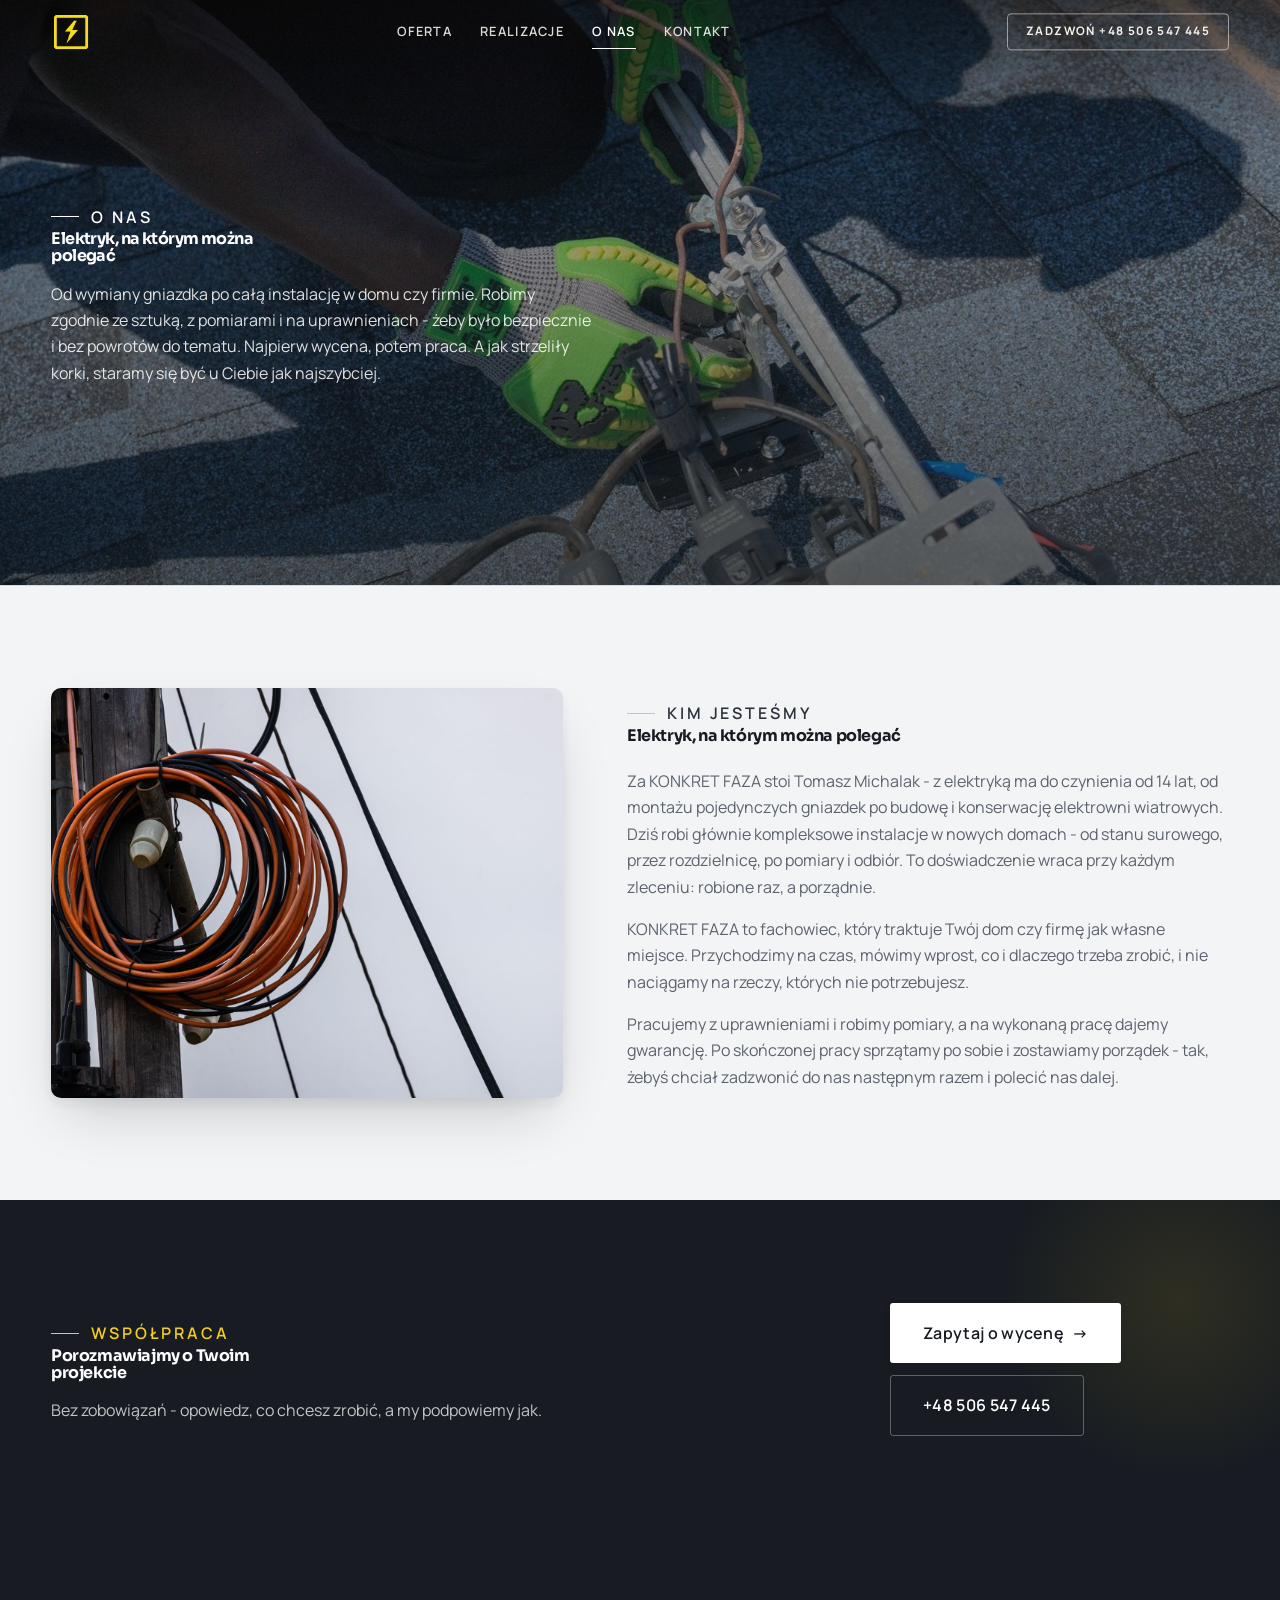
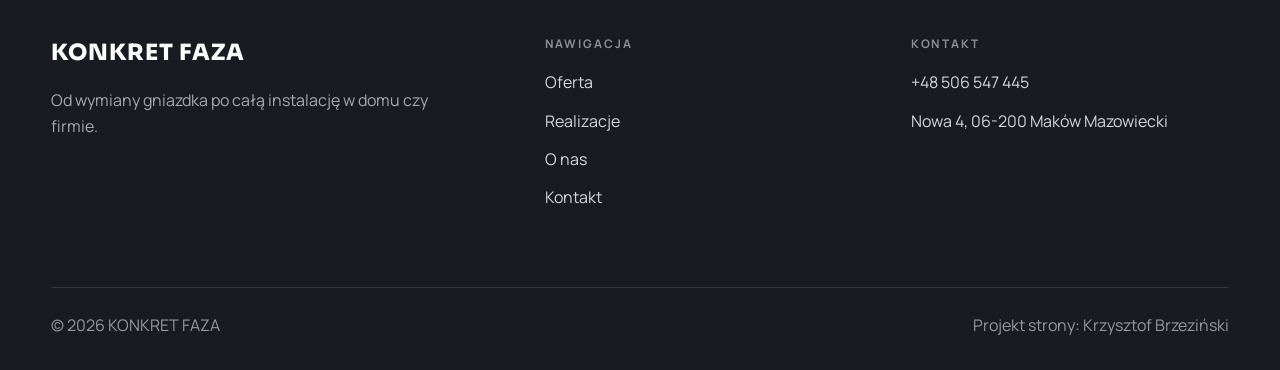
==== commit 5925b410: "Przestawienie pod wizję klienta: instalacje w NOWYCH DOMACH - Pozycjonowanie z CRM (komentarz: "robi" ====
--- a/o-nas.html
+++ b/o-nas.html
@@ -40,7 +40,7 @@
     <div class="split-copy reveal">
       <span class="eyebrow">Kim jesteśmy</span>
       <h2>Elektryk, na którym można polegać</h2>
-      <p class="muted">Za KONKRET FAZA stoi Tomasz Michalak - z elektryką ma do czynienia od 14 lat, od montażu pojedynczych gniazdek po budowę i konserwację elektrowni wiatrowych. To doświadczenie wraca przy każdym zleceniu: instalacja, rozdzielnica czy zwykła usterka są robione raz, a porządnie.</p>
+      <p class="muted">Za KONKRET FAZA stoi Tomasz Michalak - z elektryką ma do czynienia od 14 lat, od montażu pojedynczych gniazdek po budowę i konserwację elektrowni wiatrowych. Dziś robi głównie kompleksowe instalacje w nowych domach - od stanu surowego, przez rozdzielnicę, po pomiary i odbiór. To doświadczenie wraca przy każdym zleceniu: robione raz, a porządnie.</p>
       <p class="muted">KONKRET FAZA to fachowiec, który traktuje Twój dom czy firmę jak własne miejsce. Przychodzimy na czas, mówimy wprost, co i dlaczego trzeba zrobić, i nie naciągamy na rzeczy, których nie potrzebujesz.</p>
       <p class="muted">Pracujemy z uprawnieniami i robimy pomiary, a na wykonaną pracę dajemy gwarancję. Po skończonej pracy sprzątamy po sobie i zostawiamy porządek - tak, żebyś chciał zadzwonić do nas następnym razem i polecić nas dalej.</p>
     </div>
--- a/assets/styles.css
+++ b/assets/styles.css
@@ -610,15 +610,15 @@
 
 
 /* === WCAG override (skórka stal: jasna żółć NIGDY jako tekst na jasnym tle; akcent = tło/kreska/na ciemnym) === */
-:root{ --muted:#5C636D; }                                   /* AA na paper i paper-2 */
-.eyebrow{ color:var(--ink-soft); }                          /* eyebrow domyślnie ciemny (jasne sekcje) */
-.cta .eyebrow, .awaria .eyebrow{ color:var(--accent); }     /* na ciemnym tle akcent OK */
-.svc .ic{ color:var(--ink-soft); }                          /* "Krok 01/02/03" ciemne */
-.svc-row .num{ color:var(--ink-soft); }                     /* numery 01-06 ciemne (kreska ::before zostaje żółta) */
-.fu-cta{ color:var(--ink); }                                /* "Wycena": sygnał = pogrubienie + strzałka */
+:root{ --muted:#5C636D; }
+.eyebrow{ color:var(--ink-soft); }
+.cta .eyebrow, .awaria .eyebrow{ color:var(--accent); }
+.svc .ic{ color:var(--ink-soft); }
+.svc-row .num{ color:var(--ink-soft); }
+.fu-cta{ color:var(--ink); }
 .fu-cta:hover{ color:var(--ink); text-decoration:underline; }
-.btn-ghost:hover{ color:var(--ink); }                       /* hover ghost na jasnym: ciemny tekst + żółta ramka */
-.hf-ghost:hover{ color:#fff; }                              /* ZABEZPIECZENIE: ghost na ciemnym hero zostaje biały */
+.btn-ghost:hover{ color:var(--ink); }
+.hf-ghost:hover{ color:#fff; }
 .obszar-list li:hover{ border-color:var(--accent); color:var(--ink-soft); }
-.info-row .ic{ background:var(--ink); color:var(--accent); }/* żółta ikona na ciemnym kółku */
+.info-row .ic{ background:var(--ink); color:var(--accent); }
 .info-row a.val:hover{ color:var(--ink); text-decoration:underline; }
